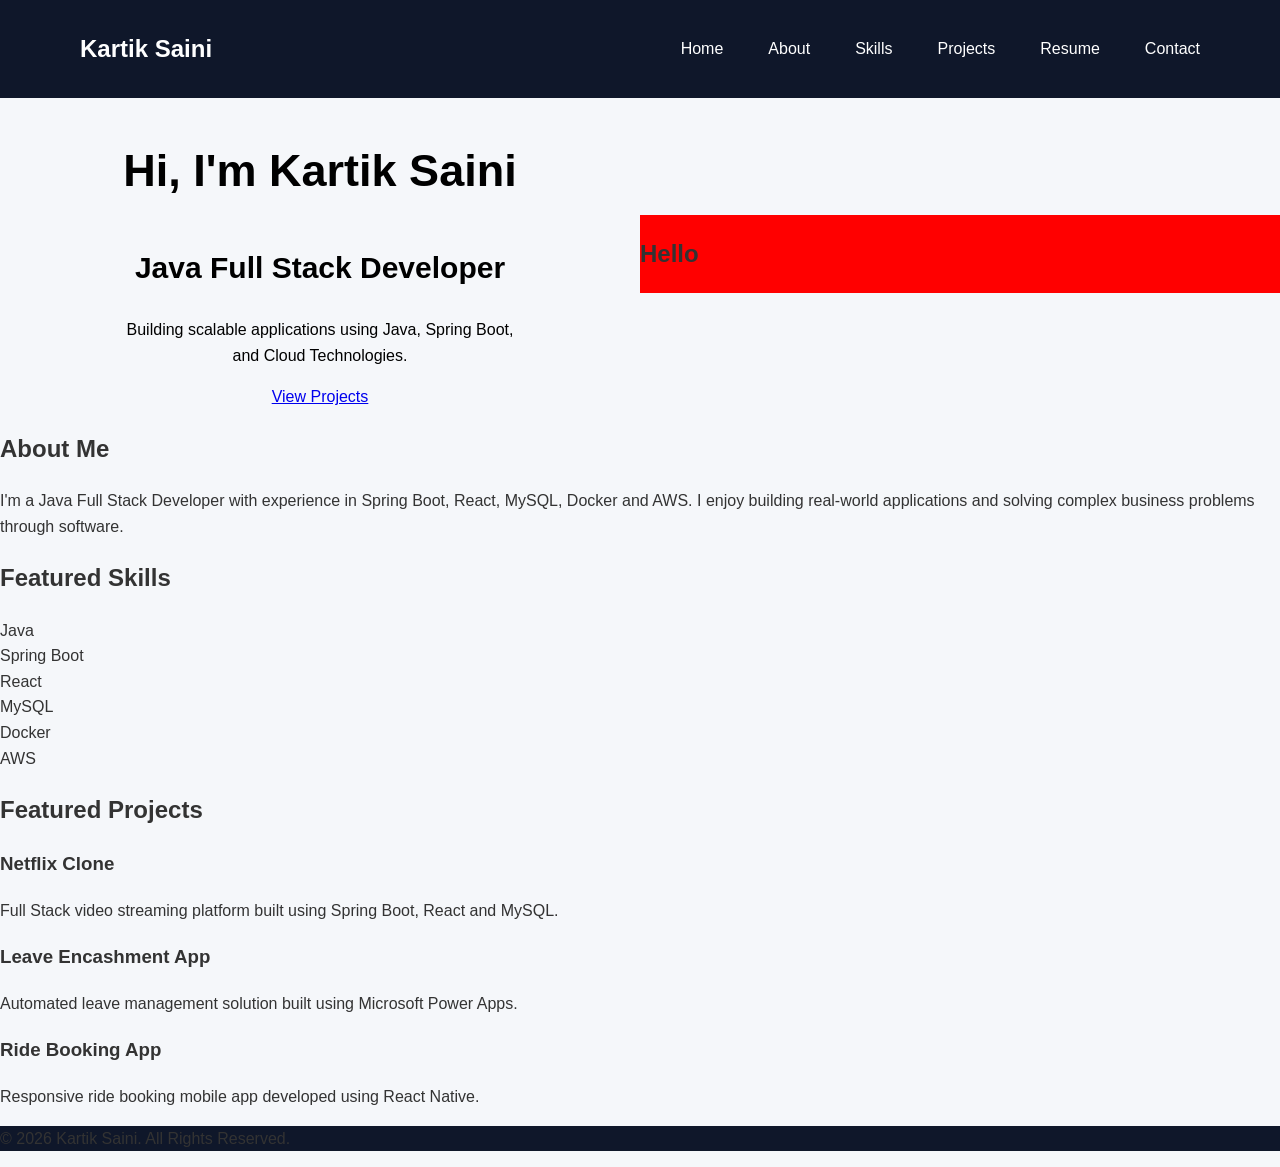
==== index.html @ 789c357c "Project initialised" ====
<!DOCTYPE html>
<html lang="en">
<head>
    <meta charset="UTF-8">
    <meta name="viewport" content="width=device-width, initial-scale=1.0">
    <title>Kartik Saini | Portfolio</title>

    <link rel="stylesheet" href="assets/css/index.css">
</head>
<body>

    <!-- Navbar -->
    <nav class="navbar">
        <div class="logo">Kartik Saini</div>

        <ul class="nav-links">
            <li><a href="#">Home</a></li>
            <li><a href="about.html">About</a></li>
            <li><a href="skills.html">Skills</a></li>
            <li><a href="projects.html">Projects</a></li>
            <li><a href="resume.html">Resume</a></li>
            <li><a href="contact.html">Contact</a></li>
        </ul>
    </nav>

    <!-- Hero Section -->
    <section class="hero">

        <div class="hero-content">
            <h1>Hi, I'm Kartik Saini</h1>

            <h2>Java Full Stack Developer</h2>

            <p>
                Building scalable applications using Java,
                Spring Boot,  <br/> and Cloud Technologies.
            </p>

            <a href="projects.html" class="btn">
                View Projects
            </a>
        </div>

        <div class="hero-image">
            <h1>Hello</h1>
        </div>

    </section>

    <!-- Introduction -->
    <section class="intro">

        <h2>About Me</h2>

        <p>
            I'm a Java Full Stack Developer with experience in
            Spring Boot, React, MySQL, Docker and AWS.
            I enjoy building real-world applications and
            solving complex business problems through software.
        </p>

    </section>

    <!-- Featured Skills -->
    <section class="skills">

        <h2>Featured Skills</h2>

        <div class="skill-container">

            <div class="skill-card">
                Java
            </div>

            <div class="skill-card">
                Spring Boot
            </div>

            <div class="skill-card">
                React
            </div>

            <div class="skill-card">
                MySQL
            </div>

            <div class="skill-card">
                Docker
            </div>

            <div class="skill-card">
                AWS
            </div>

        </div>

    </section>

    <!-- Featured Projects -->
    <section class="projects">

        <h2>Featured Projects</h2>

        <div class="project-container">

            <div class="project-card">
                <h3>Netflix Clone</h3>

                <p>
                    Full Stack video streaming platform built
                    using Spring Boot, React and MySQL.
                </p>
            </div>

            <div class="project-card">
                <h3>Leave Encashment App</h3>

                <p>
                    Automated leave management solution
                    built using Microsoft Power Apps.
                </p>
            </div>

            <div class="project-card">
                <h3>Ride Booking App</h3>

                <p>
                    Responsive ride booking mobile app
                    developed using React Native.
                </p>
            </div>

        </div>

    </section>

    <!-- Footer -->
    <footer>

        <p>
            © 2026 Kartik Saini. All Rights Reserved.
        </p>

    </footer>

</body>
</html>
---- assets/css/index.css ----
Reset

/* *{
    margin:0;
    padding:0;
    box-sizing:border-box;
}

body{
    font-family:Arial, Helvetica, sans-serif;
    line-height:1.6;
    background:#f5f7fa;
    color:#333;
} */

/* Navbar */

/* .navbar{
    display:flex;
    justify-content:space-between;
    align-items:center;

    background:#0f172a;
    color:white;

    padding:20px 80px;
}

.logo{
    font-size:24px;
    font-weight:bold;
}

.nav-links{
    display:flex;
    list-style:none;
    gap:25px;
}

.nav-links a{
    text-decoration:none;
    color:white;
    transition:0.3s;
}

.nav-links a:hover{
    color:#38bdf8;
} */

/* Hero */

/* .hero{
    height:90vh;

    display:flex;
    justify-content:center;
    align-items:center;
    text-align:center;

    background:linear-gradient(
        135deg,
        #0f172a,
        #1e293b
    );

    color:white;
}

.hero-image{
    background-color: white;
}

.hero-content h1{
    font-size:55px;
    margin-bottom:10px;
}

.hero-content h2{
    color:#38bdf8;
    margin-bottom:20px;
}

.hero-content p{
    max-width:600px;
    margin:auto;
    margin-bottom:25px;
}

.hero-image{
    color: black;
}

.btn{
    display:inline-block;

    text-decoration:none;

    background:#38bdf8;
    color:white;

    padding:12px 25px;
    border-radius:5px;
}

.btn:hover{
    background:#0284c7;
} */

/* Intro */

/* .intro{
    padding:80px 100px;
    text-align:center;
}

.intro h2{
    margin-bottom:20px;
}

.intro p{
    max-width:800px;
    margin:auto;
} */

/* Skills */

/* .skills{
    padding:80px 100px;
    background:white;
}

.skills h2{
    text-align:center;
    margin-bottom:40px;
}

.skill-container{
    display:flex;
    justify-content:center;
    flex-wrap:wrap;
    gap:20px;
}

.skill-card{
    background:#0f172a;
    color:white;

    padding:20px 30px;
    border-radius:8px;

    font-weight:bold;
} */

/* Projects */

/* .projects{
    padding:80px 100px;
}

.projects h2{
    text-align:center;
    margin-bottom:40px;
}

.project-container{
    display:flex;
    gap:30px;
    justify-content:center;
    flex-wrap:wrap;
}

.project-card{
    width:300px;

    background:white;

    padding:25px;

    border-radius:10px;

    box-shadow:0px 3px 10px rgba(0,0,0,0.1);
}

.project-card h3{
    margin-bottom:15px;
} */

/* Footer */

/* footer{
    background:#0f172a;
    color:white;

    text-align:center;

    padding:20px;
} */

/* Universal selector */

*{
    margin: 0;
    padding: 0;
    /* box-sizing:border-box; */
}

body{
    margin: 0;
    /* padding-left: 50px;
    padding-right: 50px; */
    font-family:Arial, Helvetica, sans-serif;
    line-height:1.6;
    background:#f5f7fa;
    color:#333;
}

/* Nav Bar */

.navbar {
    display: flex;
    flex-direction: row;
    justify-content: space-between;
    align-items: center;
    background-color: #0f172a;
    padding:20px 80px;
}

.nav-links{
    display: flex;
    flex-direction: row;
    gap: 5vh;
    list-style: none;
}

.nav-links a{
    text-decoration: none;
    color: white;
}

.logo{
    color: white;
    font-size: 24px;
    font-weight: bold;
}

/* Hero Section */

.hero{
    display: flex;
    flex-direction: row;
    justify-content: center;
    align-items: center;
    /* width: 100vw; */
    /* height: 90vh; */
    /* background:linear-gradient(
        135deg,
        #0f172a,
        #1e293b
    ); */
}

.hero-content {
    /* background-color: white; */
    width: 50vw;
    align-items: center;
    justify-content: center;
    text-align: center;
}

.hero-content h1 {
    color: black;
    font-weight: bold;
    font-size: 45px;
}

.hero-content p {
    color: black;
    font-weight: 400;
}

.hero-content h2 {
    color: black;
    font-weight: bold;
    font-size: 30px;
}

.hero-image {
    background-color: red;
    width: 50vw;
}

footer{
    background-color: #0f172a;
}
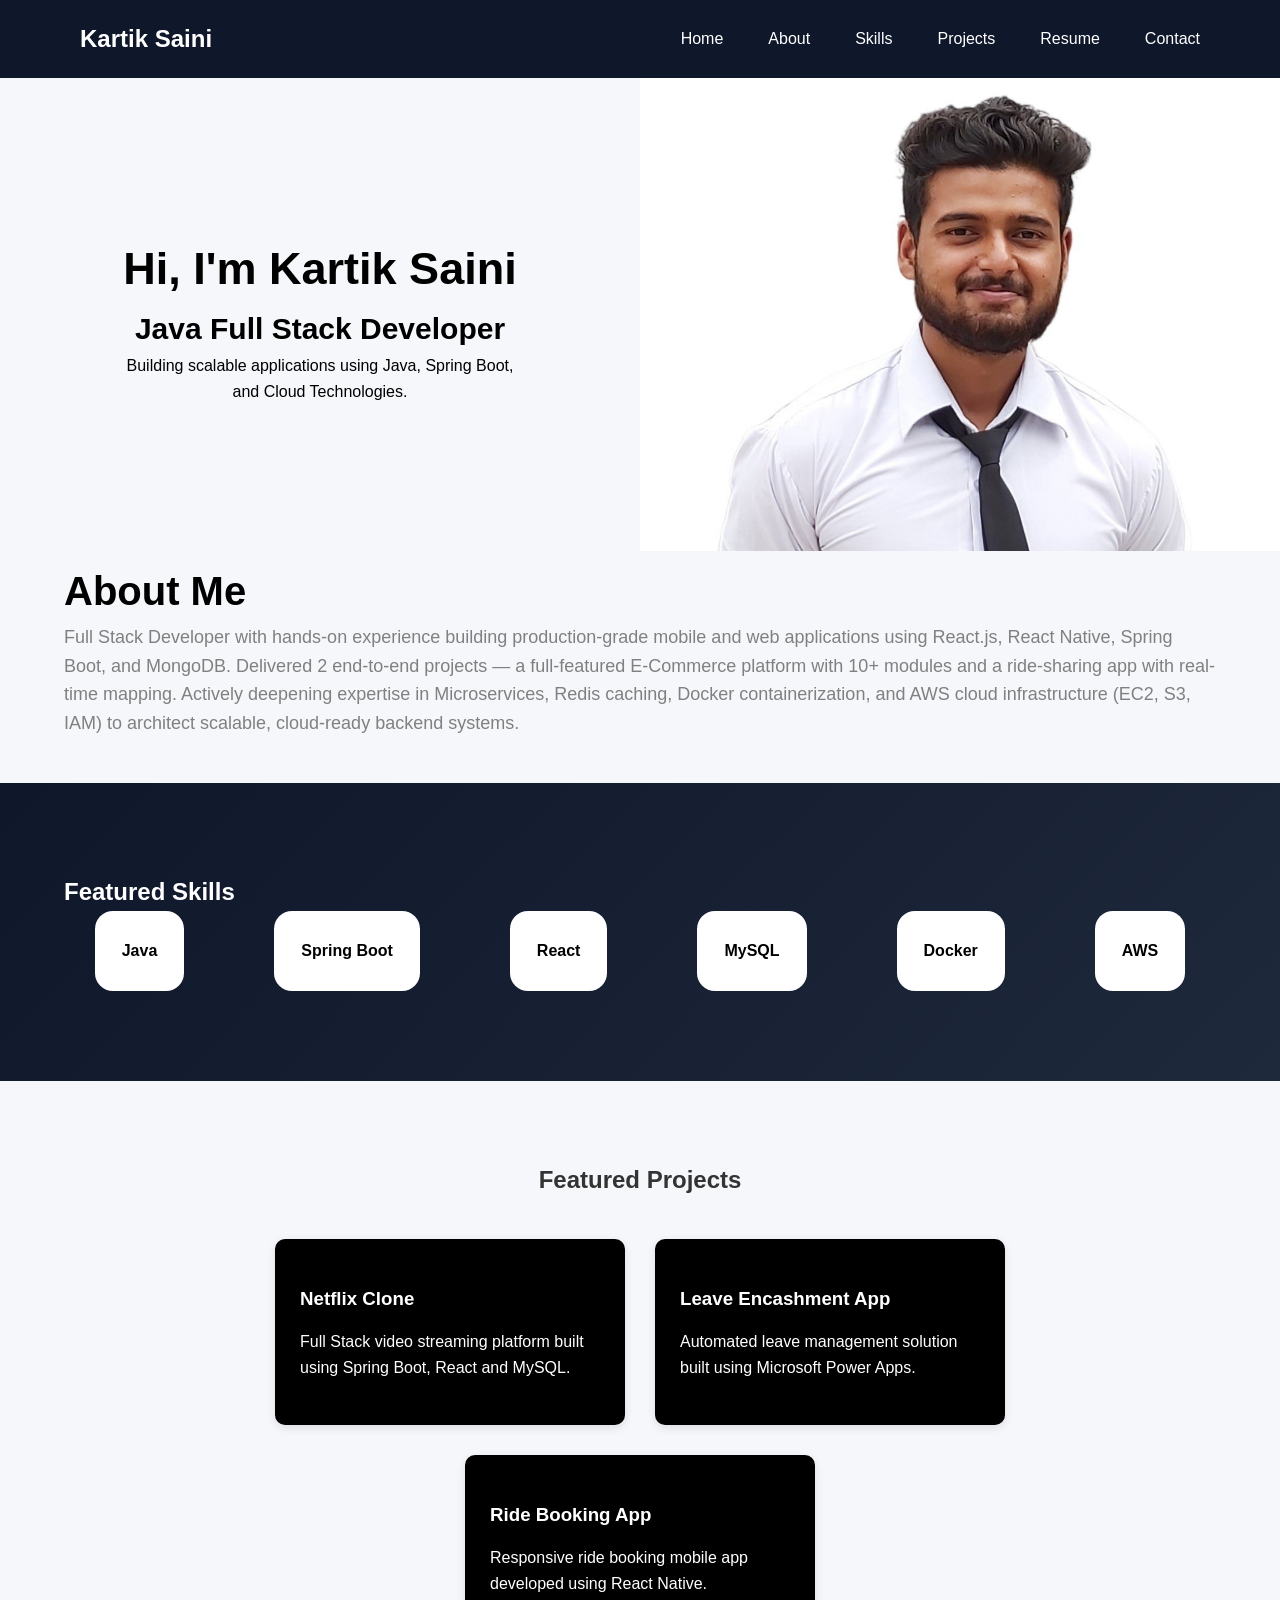
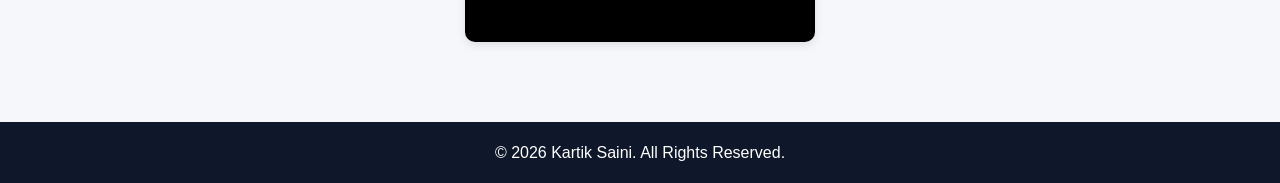
==== commit 0a04e285: "Project updated" ====
--- a/index.html
+++ b/index.html
@@ -36,13 +36,13 @@
                 Spring Boot,  <br/> and Cloud Technologies.
             </p>
 
-            <a href="projects.html" class="btn">
+            <!-- <a href="projects.html" class="btn">
                 View Projects
-            </a>
+            </a> -->
         </div>
 
         <div class="hero-image">
-            <h1>Hello</h1>
+            <img src="./assets/images/Profile Image.JPG"/>
         </div>
 
     </section>
@@ -53,10 +53,13 @@
         <h2>About Me</h2>
 
         <p>
-            I'm a Java Full Stack Developer with experience in
-            Spring Boot, React, MySQL, Docker and AWS.
-            I enjoy building real-world applications and
-            solving complex business problems through software.
+            Full Stack Developer with hands-on experience building production-grade mobile and 
+            web applications using React.js, React Native, Spring Boot, and MongoDB. Delivered 
+            2 end-to-end projects — a full-featured E-Commerce platform with 10+ modules and a 
+            ride-sharing app with real-time mapping. 
+            Actively deepening expertise in Microservices, Redis caching, Docker containerization, 
+            and AWS cloud infrastructure (EC2, S3, IAM) to architect scalable, cloud-ready 
+            backend systems.
         </p>
 
     </section>
--- a/assets/css/index.css
+++ b/assets/css/index.css
@@ -1,4 +1,4 @@
-Reset
+/* Reset */
 
 /* *{
     margin:0;
@@ -153,7 +153,14 @@
 
 /* Projects */
 
-/* .projects{
+/* .projects {
+    padding:80px 100px;
+    padding-top: 100vh;
+    
+    background-color: blue;
+} */
+
+.projects{
     padding:80px 100px;
 }
 
@@ -171,10 +178,13 @@
 
 .project-card{
     width:300px;
-
-    background:white;
+    color: white;
+
+    background:black;
 
     padding:25px;
+    padding-bottom: 5vh;
+    padding-top: 5vh;
 
     border-radius:10px;
 
@@ -183,7 +193,8 @@
 
 .project-card h3{
     margin-bottom:15px;
-} */
+    
+}
 
 /* Footer */
 
@@ -285,10 +296,77 @@
 }
 
 .hero-image {
+    width: 50vw;
+}
+
+.hero-image img{
+    height: 100%;
+    width: 100%;
     background-color: red;
-    width: 50vw;
+    object-fit: contain;
+}
+
+/* Intro */
+
+.intro {
+    padding-left: 5vw;
+    padding-right: 5vw;
+    padding-bottom: 5vh;
+     /* background:linear-gradient(
+        135deg,
+        #0f172a,
+        #1e293b
+    ); */
+}
+
+.intro h2 {
+    color: black;
+    font-size: 40px;
+}
+
+.intro p {
+    color: gray;
+    font-size: 18px;
+}
+
+/* Skills */
+.skills {
+    padding-left: 5vw;
+    padding-right: 5vw;
+    padding-top: 10vh;
+    padding-bottom: 10vh;
+     background:linear-gradient(
+        135deg,
+        #0f172a,
+        #1e293b
+    );
+    color: white;
+}
+
+.skill-container {
+    display: flex;
+    flex-direction: row;
+    /* background-color: white; */
+    justify-content: center;
+    align-items: center;
+    gap: 10vh;
+
+}
+
+.skill-card {
+    background-color: white;
+    color: black;
+    padding: 3vh;
+    border-radius: 2vh;
+    font-weight: bold;
 }
 
 footer{
     background-color: #0f172a;
+    display: flex;
+    justify-content: center;
+    align-items: center;
+    color: white;
+    padding-top: 2vh;
+    padding-bottom: 2vh;
 }
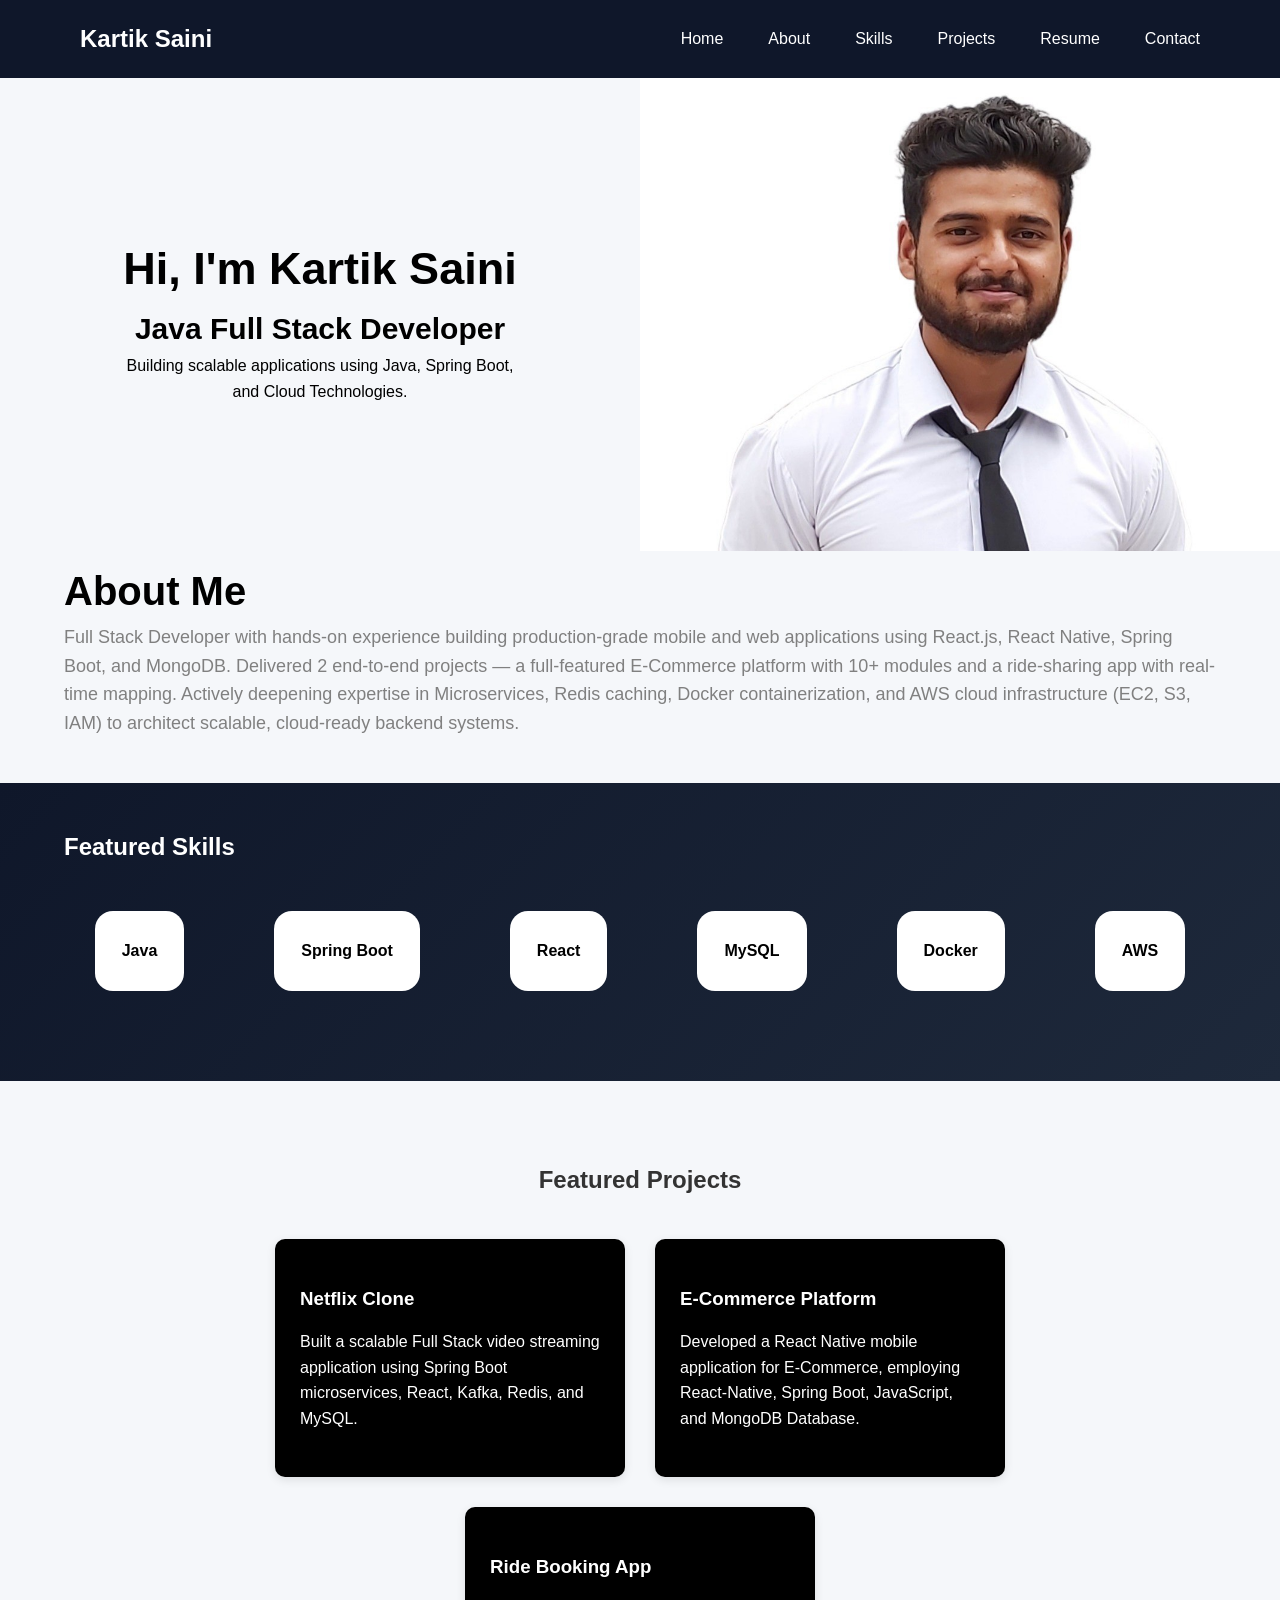
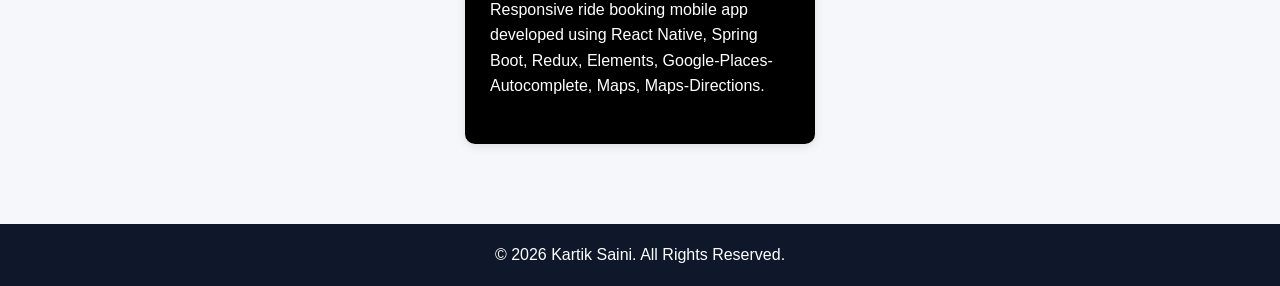
==== commit 89c4dfe4: "Contact Page updated" ====
--- a/index.html
+++ b/index.html
@@ -109,18 +109,17 @@
             <div class="project-card">
                 <h3>Netflix Clone</h3>
 
-                <p>
-                    Full Stack video streaming platform built
-                    using Spring Boot, React and MySQL.
+                <p>Built a scalable Full Stack video streaming application
+                     using Spring Boot microservices, React, Kafka, Redis, and MySQL.
                 </p>
             </div>
 
             <div class="project-card">
-                <h3>Leave Encashment App</h3>
+                <h3>E-Commerce Platform</h3>
 
                 <p>
-                    Automated leave management solution
-                    built using Microsoft Power Apps.
+                    Developed a React Native mobile application for E-Commerce, 
+                    employing React-Native, Spring Boot, JavaScript, and MongoDB Database.
                 </p>
             </div>
 
@@ -128,8 +127,8 @@
                 <h3>Ride Booking App</h3>
 
                 <p>
-                    Responsive ride booking mobile app
-                    developed using React Native.
+                    Responsive ride booking mobile app developed using React Native, Spring Boot, 
+                    Redux, Elements, Google-Places-Autocomplete, Maps, Maps-Directions.
                 </p>
             </div>
 
--- a/assets/css/index.css
+++ b/assets/css/index.css
@@ -333,7 +333,7 @@
 .skills {
     padding-left: 5vw;
     padding-right: 5vw;
-    padding-top: 10vh;
+    padding-top: 5vh;
     padding-bottom: 10vh;
      background:linear-gradient(
         135deg,
@@ -343,6 +343,10 @@
     color: white;
 }
 
+.skills h2{
+    padding-bottom: 5vh;
+}
+
 .skill-container {
     display: flex;
     flex-direction: row;
